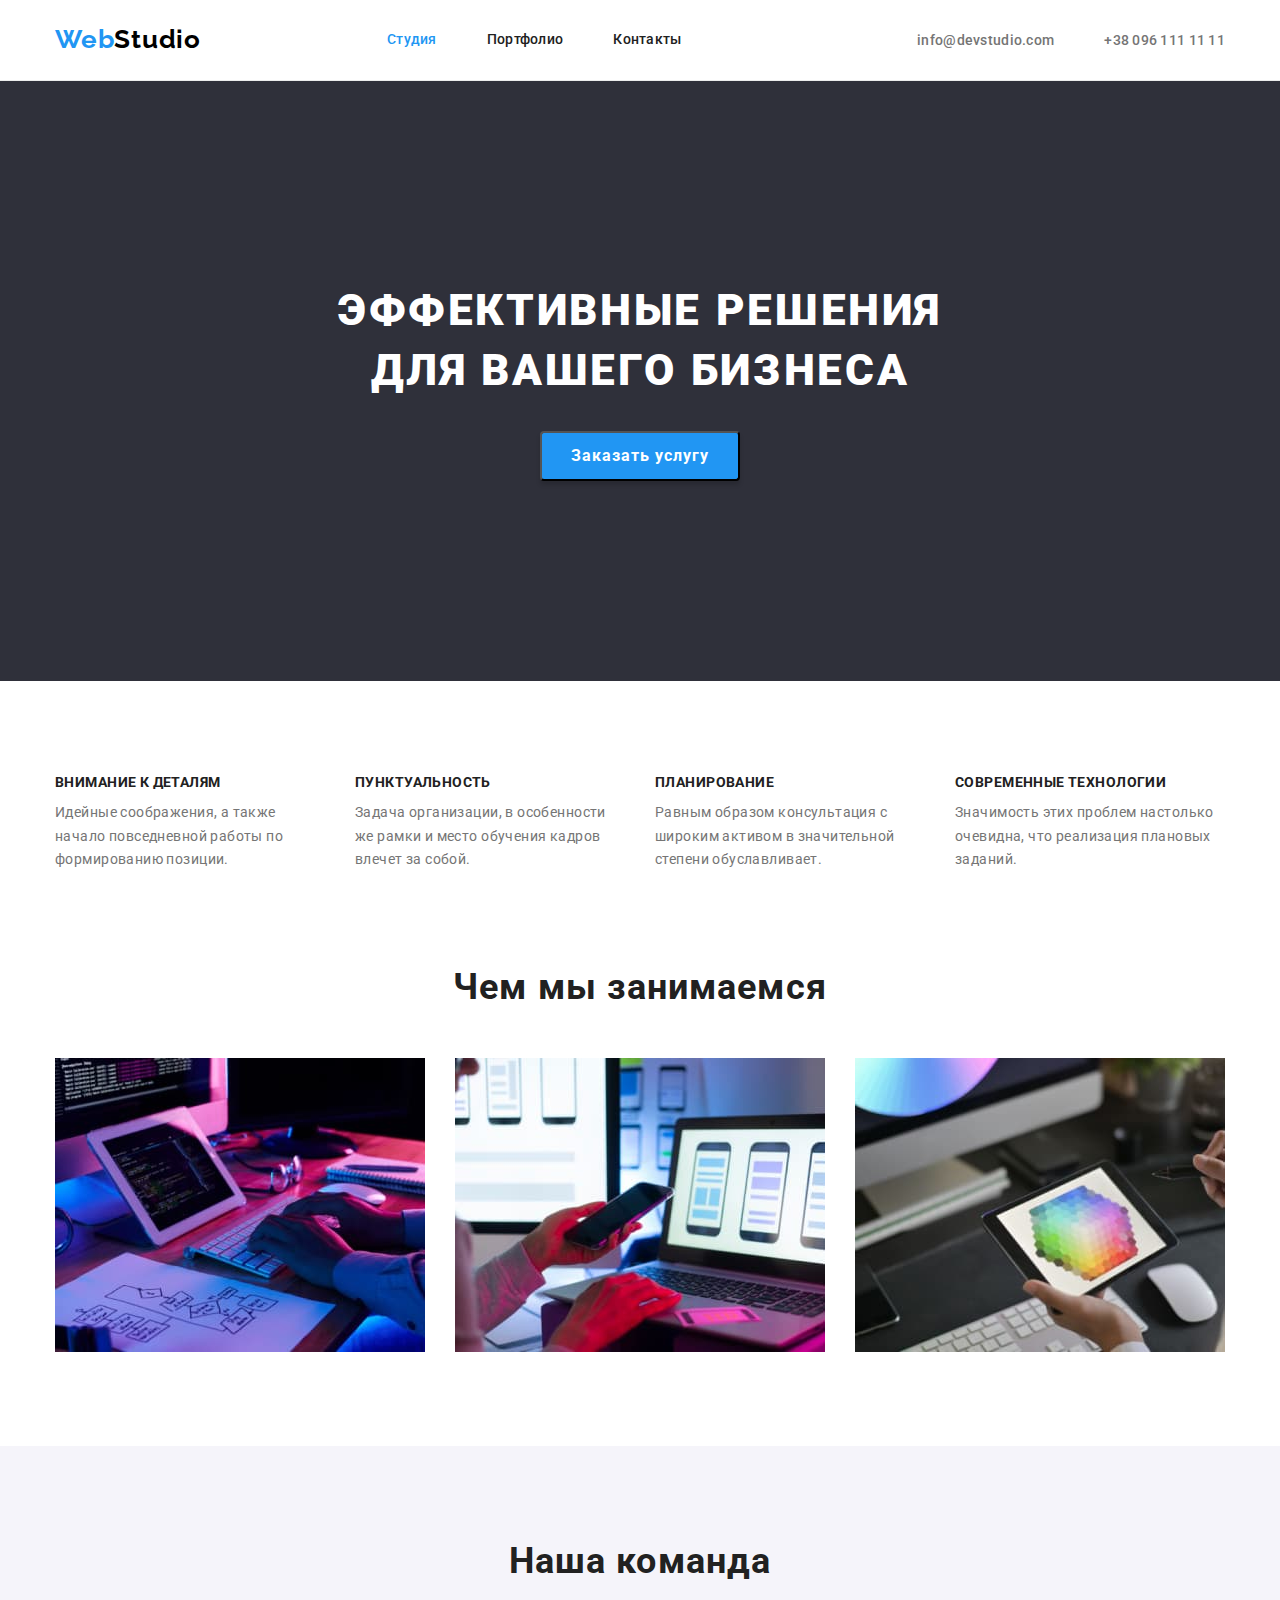
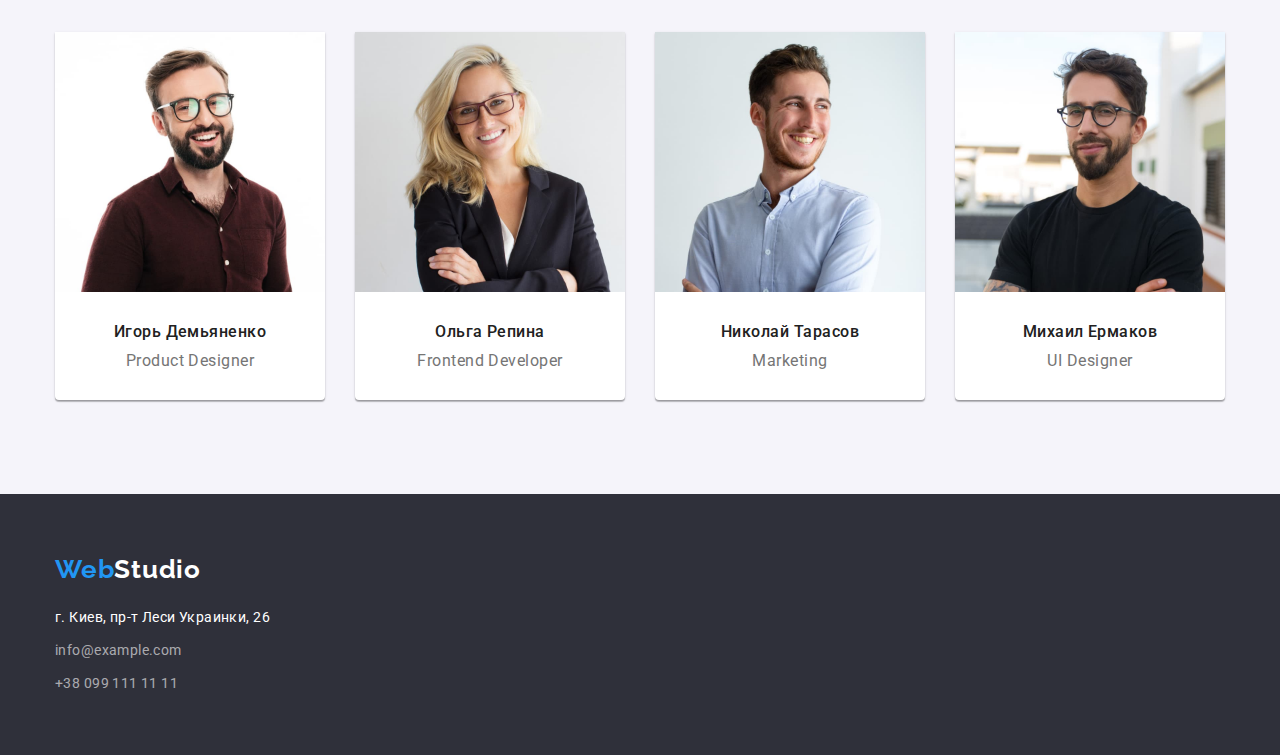
==== index.html @ 342db584 "added index" ====
<!DOCTYPE html>
<html lang="ru">
<head>
    <meta charset="UTF-8">
    <meta http-equiv="X-UA-Compatible" content="IE=edge">
    <meta name="viewport" content="width=device-width, initial-scale=1.0">
    <title>WebStudio</title>
    <link rel="preconnect" href="https://fonts.googleapis.com">
    <link rel="preconnect" href="https://fonts.gstatic.com" crossorigin>
    <link href="https://fonts.googleapis.com/css2?family=Raleway:ital,wght@0,700;1,700&family=Roboto:wght@400;500;700;900&display=swap" rel="stylesheet">
    <link rel="stylesheet" href="./css/modern-normalize.css">
    <link rel="stylesheet" href="./css/styles.css" />
</head>
<body>
    <!--заголовок-->
    <header class="main-header">
        <div class="header-container container">
            <nav class="navigation">    
                <a href="index.html" class="logo logo-top link">Web<span class="logo-half">Studio</span></a>
                <ul class="navigation-pages list">
                    <li class="navigation-page"><a href="index.html" class="navigation-page-link link current">Студия</a></li>
                    <li class="navigation-page"><a href="portfolio.html" class="navigation-page-link link">Портфолио</a></li>
                    <li class="navigation-page"><a href="#3" class="navigation-page-link link">Контакты</a></li>
                </ul>
            </nav>
            <ul class="contacts list">
                <li class="contact"> <a href="mailto:info@devstudio.com" class="contact-link link">info@devstudio.com</a> </li>
                <li class="contact"> <a href="tel:+380961111111" class="contact-link link">+38 096 111 11 11</a> </li>
            </ul>
        </div>        
    </header>
    <!--основная часть-->
    <main>
    <!--герой-->    
        <section class="hero">
            <div class="container">
                <h1 class="hero-header">Эффективные решения для вашего бизнеса</h1>
                <button class="hero-btn" type="button">Заказать услугу</button>
            </div>       
        </section>
    <!--преимущества-->   
        <section class="advantages section">
            <div class="container">
                <h2 class="advantages-header visually-hidden">преимушества</h2>
                <ul class="our-advantages list">
                    <li class="our-advantage">
                        <h3 class="our-advantage-header section-header">Внимание к деталям</h3>
                        <p class="our-advantage-text section-description">Идейные соображения, а также начало повседневной работы по формированию позиции.</p>
                    </li>
                    <li class="our-advantage">
                        <h3 class="our-advantage-header section-header">Пунктуальность</h3>
                        <p class="our-advantage-text section-description">Задача организации, в особенности же рамки и место обучения кадров влечет за собой.</p>
                    </li>
                    <li class="our-advantage">
                        <h3 class="our-advantage-header section-header">Планирование</h3>
                        <p class="our-advantage-text section-description">Равным образом консультация с широким активом в значительной степени обуславливает.</p>
                    </li>
                    <li class="our-advantage">
                        <h3 class="our-advantage-header section-header">Современные технологии</h3>
                        <p class="our-advantage-text section-description">Значимость этих проблем настолько очевидна, что реализация плановых заданий.</p>
                    </li>
                </ul>
            </div>
        </section>
    <!--примеры работ-->    
        <section class="examples">
            <div class="container">
                <h2 class="examples_header section-top-header">Чем мы занимаемся</h2>
                <ul class="our-examples list">
                    <li class="our_example"><img src="./images/examples/example1.jpg" alt="пример работы 1" width="370" height="294"></li>
                    <li class="our_example"><img src="./images/examples/example2.jpg" alt="пример работы 2" width="370" height="294"></li>
                    <li class="our_example"><img src="./images/examples/example3.jpg" alt="пример работы 3" width="370" height="294"></li>
                </ul>
            </div>
        </section>
    <!--команда-->
        <section class="team section">
            <div class="container">
                <h2 class="team-header section-top-header">Наша команда</h2>
                <ul class="team-units list">
                    <li class="team-unit">
                        <img src="./images/team/team1.jpg" alt="сотрудник 1" class="team_unit_photo" width="270" height="260">
                        <div class="team-unit-info">
                            <h3 class="team-unit-name section-header">Игорь Демьяненко</h3>
                            <p class="team-unit-title section-description">Product Designer</p>
                        </div>
                    </li>
                    <li class="team-unit">
                        <img src="./images/team/team2.jpg" alt="сотрудник 2" class="team_unit_photo" width="270" height="260">
                        <div class="team-unit-info">
                            <h3 class="team-unit-name section-header">Ольга Репина</h3>
                            <p class="team-unit-title section-description">Frontend Developer</p>
                        </div>
                    </li>
                    <li class="team-unit">
                        <img src="./images/team/team3.jpg" alt="сотрудник 3" class="team_unit_photo" width="270" height="260">
                        <div class="team-unit-info">
                            <h3 class="team-unit-name section-header">Николай Тарасов</h3>
                            <p class="team-unit-title section-description">Marketing</p>
                        </div>
                    </li>
                    <li class="team-unit">
                        <img src="./images/team/team4.jpg" alt="сотрудник 4" class="team_unit_photo" width="270" height="260">
                        <div class="team-unit-info">
                            <h3 class="team-unit-name section-header">Михаил Ермаков</h3>
                            <p class="team-unit-title section-description">UI Designer</p>
                        </div>
                    </li>
                </ul>
            </div>
        </section>    
    </main>
    <!--подвал-->
    <footer class="footer">
        <div class="container footer-container">
            <a href="index.html" class="logo link logo-bot">Web<span class="logo-half-dark">Studio</span></a>
            <address class="contacts-list" id="3">
                <ul class="contacts-bot list">
                    <li class="contact-bot"><a class="footer-contact-link link address map" href="https://goo.gl/maps/tf9V9uD1shakLC2a6" target="_blank" rel="nooppener noreferal">г. Киев, пр-т Леси Украинки, 26</a> </li>
                    <li class="contact-bot"><a class="footer-contact-link link address" href="mailto:info@example.com">info@example.com</a> </li>
                    <li class="contact-bot"><a class="footer-contact-link link address" href="tel:+380991111111">+38 099 111 11 11</a></li>
                </ul>
            </address>
        </div>
    </footer>
</body>
</html>
---- css/styles.css ----
:root {
    --main-color: #2196F3;
    --secondary-color: #000;
    --third-color: #757575;
    --main-font: 'roboto', sans-serif;
    --secondary-font: 'Raleway', sans-serif;
}
body {
    font-family: var(--main-font);
    color: #212121;
}
h1,
h2,
h3,
h4,
h5,
h6,
p {
  margin-top: 0;
  margin-bottom: 0;
}
ul,
ol {
  margin-top: 0;
  margin-bottom: 0;
  padding-left: 0;
}
img {
  display: block;
}
.link {
    text-decoration: none;
}
.list {
    list-style: none;
}
.address {
    font-style: normal;
}
.container {
    width: 1200px;
    padding-left: 15px;
    padding-right: 15px;
    margin-top: auto;
    margin: auto;
}
.visually-hidden {
    position: absolute;
    width: 1px;
    height: 1px;
    margin: -1px;
    border: 0;
    padding: 0;
    
    white-space: nowrap;
    clip-path: inset(100%);
    clip: rect(0 0 0 0);
    overflow: hidden;
  }
/* components */
.logo {
    font-family: var(--secondary-font);
    font-weight: 700;
    font-size: 26px;
    line-height: 1.2;
    letter-spacing: 0.03em; 
    color: var(--main-color);
}
.section-header  {  
    letter-spacing: 0.03em;
    color: #212121;
}
.section-description {
    letter-spacing: 0.03em;
    color: var(--third-color);
}
.section-top-header {
    font-weight: 700;
    font-size: 36px;
    line-height: 42px;
    text-align: center;
    letter-spacing: 0.03em;
    color: #212121;
}
.section {
    padding-top: 94px;
    padding-bottom: 94px;
}
/* /components */
/* header */
.main-header {
    background-color: #FFFFFF;
    border-bottom: 1px solid #ECECEC;
    margin-top: 0;
    margin-bottom: 0;
}
.header-container {
    display: flex;
    justify-content: space-between;
    align-items: center;
    
}
.navigation {
    display: flex;
}
.logo-top {
    padding-top: 24px;
    padding-bottom: 24px;
    margin-right: 93px;
}
.logo-half {
    color: var(--secondary-color);
}
.navigation-pages {
    display: flex;
    margin-left: 93px;
}
.navigation-page {
    display: flex;
}
.navigation-page-link {
    font-weight: 500;
    font-size: 14px;
    line-height: 1.14;
    letter-spacing: 0.02em;
    color: #212121;
    padding-top: 32px;
    padding-bottom: 32px;
    align-items: center;
}
.navigation-page:not(:last-child) {
    margin-right: 50px;
}
.contacts {
    display: flex;
}
.contact:not(:first-child) {
    margin-left: 50px;
}
.contact-link {
    font-weight: 500;
    font-size: 14px;
    line-height: 1.14;
    letter-spacing: 0.02em;
    color: var(--third-color);
}
.current {
    color: var(--main-color);
}  
.navigation-page-link:hover, 
.navigation-page-link:focus,
.contact-link:hover,
.contact-link:focus {
    color: var(--main-color);
}
/* /header */
/* hero */
.hero {
    background: #2F303A;
    padding-top: 200px;
    padding-bottom: 200px;
}
.hero-header {
    font-weight: 900;
    font-size: 44px;
    line-height: 1.36;
    text-align: center;
    letter-spacing: 0.06em;
    text-transform: uppercase;
    color: #FFFFFF;
    width: 696px;
    margin-left: auto;
    margin-right: auto;
}
.hero-btn {
    font-weight: 700;
    font-size: 16px;
    line-height: 30px;
    display: flex;
    text-align: center;
    letter-spacing: 0.06em;
    color: #FFFFFF;
    width: 200px;
    height: 50px;
    background: var(--main-color);
    box-shadow: 0px 4px 4px rgba(0, 0, 0, 0.15);
    border-radius: 4px;
    cursor: pointer;
    margin-left: auto;
    margin-right: auto;
    margin-top: 30px;
    justify-content: center;
    align-items: center;
}
.hero-btn:hover,
.hero-btn:focus {
    background: #188CE8;
}
/* /hero */
/* advantages */
.our-advantages {
    display: flex;
    justify-content: space-between;
}
.our-advantage {
    width: 270px;
}
.our-advantage-header {
    font-weight: 700;
    text-transform: uppercase;
    font-size: 14px;
    line-height: 1.14;
    width: 270px;
    margin-bottom: 10px;
}
.our-advantage-text {
    font-size: 14px;
    line-height: 1.71;
}
/* /advantages */
/* examples */
.examples {
    padding-bottom: 94px;
}
.our-examples {
    display: flex;
    justify-content: space-between;
    margin-top: 50px;
}
/* /examples */
/* our team */
.team {
    background: #F5F4FA;
}
.team-units {
    display: flex;
    justify-content: space-between;
    margin-top: 50px;
}
.team-unit {
    background-color: #FFFFFF;
    box-shadow: 0px 1px 3px rgba(0, 0, 0, 0.12), 0px 1px 1px rgba(0, 0, 0, 0.14), 0px 2px 1px rgba(0, 0, 0, 0.2);
    border-radius: 0px 0px 4px 4px;
}
.team-unit-info {
    padding: 30px 10px 30px 10px;
}
.team-unit-name {
    font-weight: 500;
    font-size: 16px;
    line-height: 1.19;
    text-align: center;
    margin-bottom: 10px;
}
.team-unit-title {
    font-size: 16px;
    line-height: 1.19;
    text-align: center;
}

/* /our team */
/* filter */
.portfolio-filter {
    
}
.portfolio-filter-list {
    display: flex;
    justify-content: center;
    margin-bottom: 50px;
}
.portfolio-filter-list-item:not(:last-child) {
    margin-right: 8px;
}
.filter-btn {
    font-weight: 500;
    font-size: 16px;
    line-height: 1.62;
    text-align: center;
    letter-spacing: 0.03em;
    color: #212121;
    background: #F5F4FA;
    border-radius: 4px;
    cursor: pointer;
    padding: 6px 22px;
}
.filter-btn:hover,
.filter-btn:focus {
    background: var(--main-color);
    color: #FFFFFF;
}
.portfolio-examples {
    padding-bottom: 80px;
}
.portfolio-examples-list {
    display: flex;
    flex-wrap: wrap;
    justify-content: space-between;
}   
.portfolio-example-name {
    font-weight: 700;
    font-size: 18px;
    line-height: 2;
    letter-spacing: 0.06em;
    margin-bottom: 4px;
}
.img {
    display: block;
}
.portfolio-example-description {
    font-size: 16px;
    line-height: 1.87;
}
.portfolio-example-text {
    padding: 20px 24px;
    border: #EEEEEE solid 1px;
    border-top: none;
}
.portfolio-example:nth-child(-n+6) {
    margin-bottom: 30px;
}
/* /filter */
/* footer */
.footer {
    background: #2F303A;
    padding-top: 60px;
    padding-bottom: 60px;
}
.footer-container {
    display: flex;
    flex-direction: column;
}
.logo-bot {
    margin-bottom: 20px;
}
.logo-half-dark {
    color: #FFFFFF;
}
.footer-contact-link {
    font-size: 14px;
    line-height: 1.71;
    letter-spacing: 0.03em;
    color: rgba(255, 255, 255, 0.6);
}
.contact-bot:not(:last-child) {
    margin-bottom: 9px;
}
.map {
    color: #FFFFFF;    
}
.footer-contact-link:hover,
.footer-contact-link:focus {
    color: var(--main-color);
}
/* /footer */
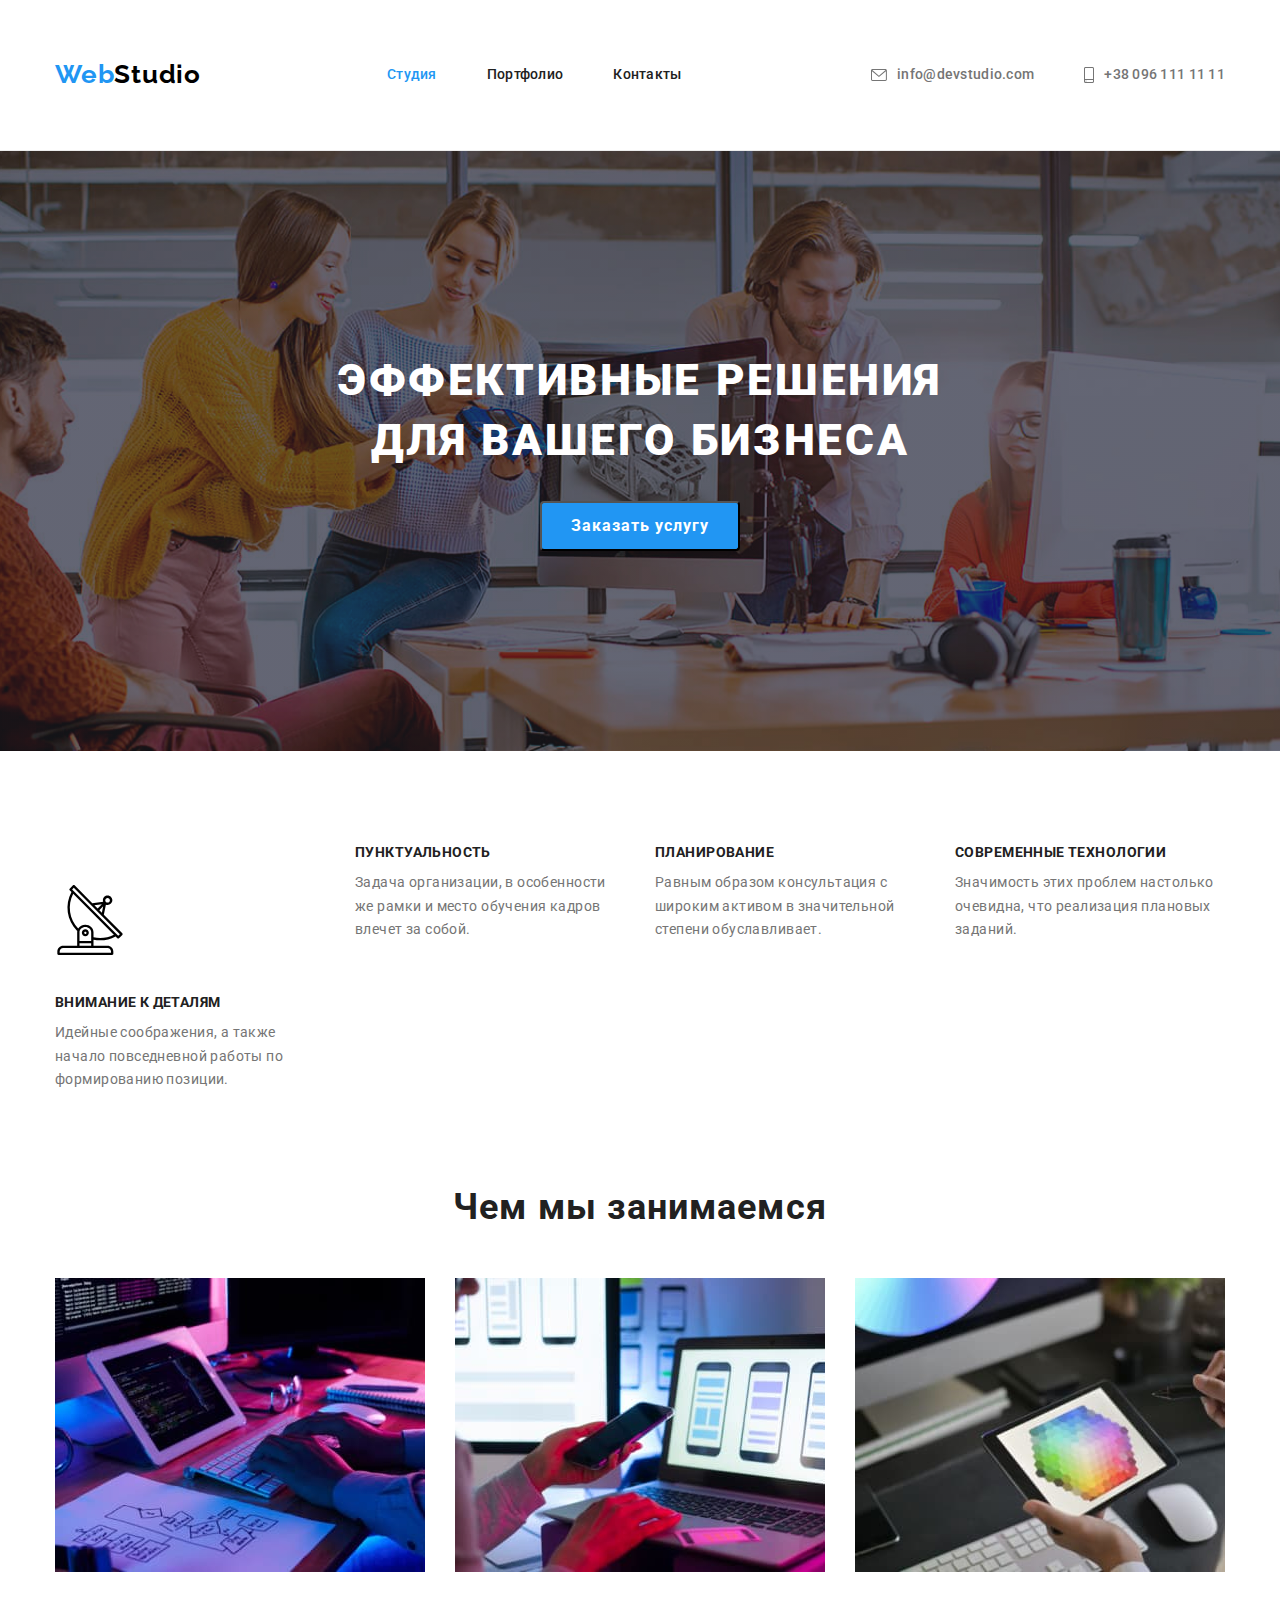
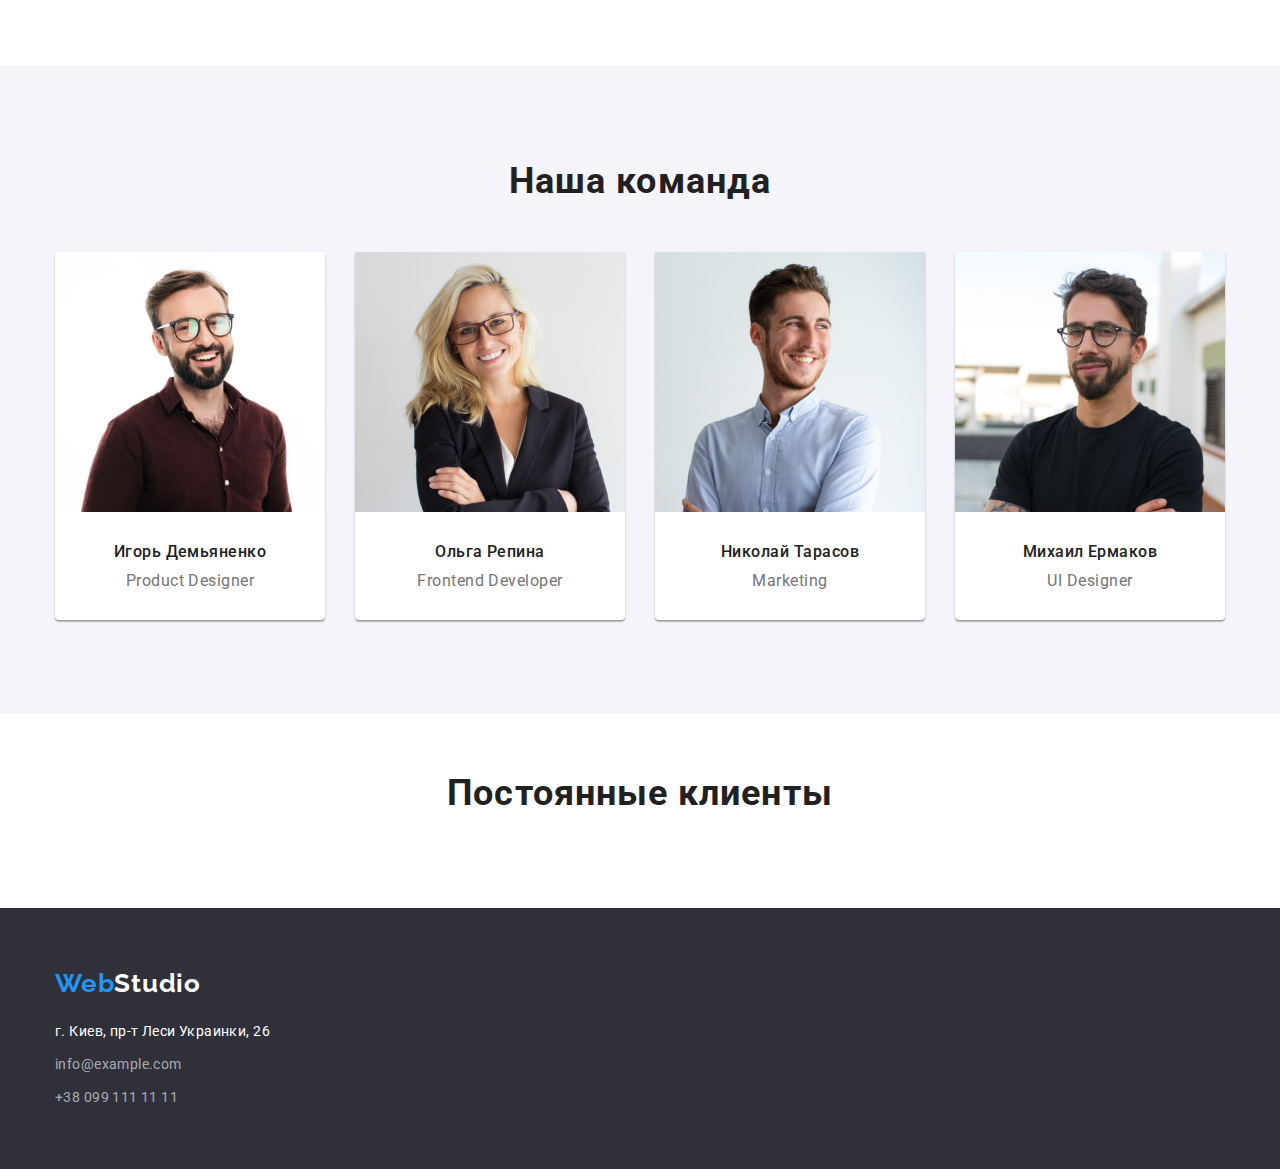
==== commit 95202381: "hero image added" ====
--- a/index.html
+++ b/index.html
@@ -24,8 +24,8 @@
                 </ul>
             </nav>
             <ul class="contacts list">
-                <li class="contact"> <a href="mailto:info@devstudio.com" class="contact-link link">info@devstudio.com</a> </li>
-                <li class="contact"> <a href="tel:+380961111111" class="contact-link link">+38 096 111 11 11</a> </li>
+                <li class="contact"> <a href="mailto:info@devstudio.com" class="contact-link mail link"><svg class="icon" width="16px" hidth="12px"><use href="./images/icons.svg#icon-envelope"></use></svg> info@devstudio.com</a></li>
+                <li class="contact"> <a href="tel:+380961111111" class="contact-link tel link"><svg class="icon" width="10px" hidth="16px"><use href="./images/icons.svg#icon-smartphone"></use></svg>+38 096 111 11 11</a> </li>
             </ul>
         </div>        
     </header>
@@ -44,6 +44,7 @@
                 <h2 class="advantages-header visually-hidden">преимушества</h2>
                 <ul class="our-advantages list">
                     <li class="our-advantage">
+                        <svg class="advantage-icon" width="70px" heigth="70px"><use href="./images/icons.svg#icon-antenna"></use></svg>
                         <h3 class="our-advantage-header section-header">Внимание к деталям</h3>
                         <p class="our-advantage-text section-description">Идейные соображения, а также начало повседневной работы по формированию позиции.</p>
                     </li>
@@ -109,6 +110,17 @@
                 </ul>
             </div>
         </section>    
+        <!-- Клиенты -->
+        <section class="clients section">
+            <div class="container">
+                <h2 class="clients-header section-top-header">
+                    Постоянные клиенты
+                </h2>
+                <ul class="clients-units list">
+                    <li></li>
+                </ul>
+            </div>
+        </section>
     </main>
     <!--подвал-->
     <footer class="footer">
--- a/css/styles.css
+++ b/css/styles.css
@@ -138,11 +138,13 @@
     margin-left: 50px;
 }
 .contact-link {
+    display: flex;
     font-weight: 500;
     font-size: 14px;
     line-height: 1.14;
     letter-spacing: 0.02em;
     color: var(--third-color);
+    align-items: center;
 }
 .current {
     color: var(--main-color);
@@ -153,12 +155,26 @@
 .contact-link:focus {
     color: var(--main-color);
 }
+.icon {
+    margin-right: 10px;
+    fill: var(--third-color);
+}
+.contact-link:hover .icon,
+.contact-link:focus .icon {
+    fill: var(--main-color);
+}
 /* /header */
 /* hero */
 .hero {
     background: #2F303A;
     padding-top: 200px;
     padding-bottom: 200px;
+    background-color: #C4C4C4;
+    background-image: linear-gradient(rgba(47, 48, 58, 0.4),rgba(47, 48, 58, 0.4)), url(../images/hero/hero-background.png) ;
+    background-repeat: no-repeat;
+    background-size: 1600px;
+    background-position: center;
+    ;
 }
 .hero-header {
     font-weight: 900;
@@ -217,6 +233,11 @@
     font-size: 14px;
     line-height: 1.71;
 }
+.advantage-icon {
+    display: block;
+    justify-items: center;
+    align-items: center;
+}
 /* /advantages */
 /* examples */
 .examples {
@@ -259,6 +280,11 @@
 }
 
 /* /our team */
+/* clients */
+.clients {
+    padding-top: 58px;
+}
+/* /clients */
 /* filter */
 .portfolio-filter {
     
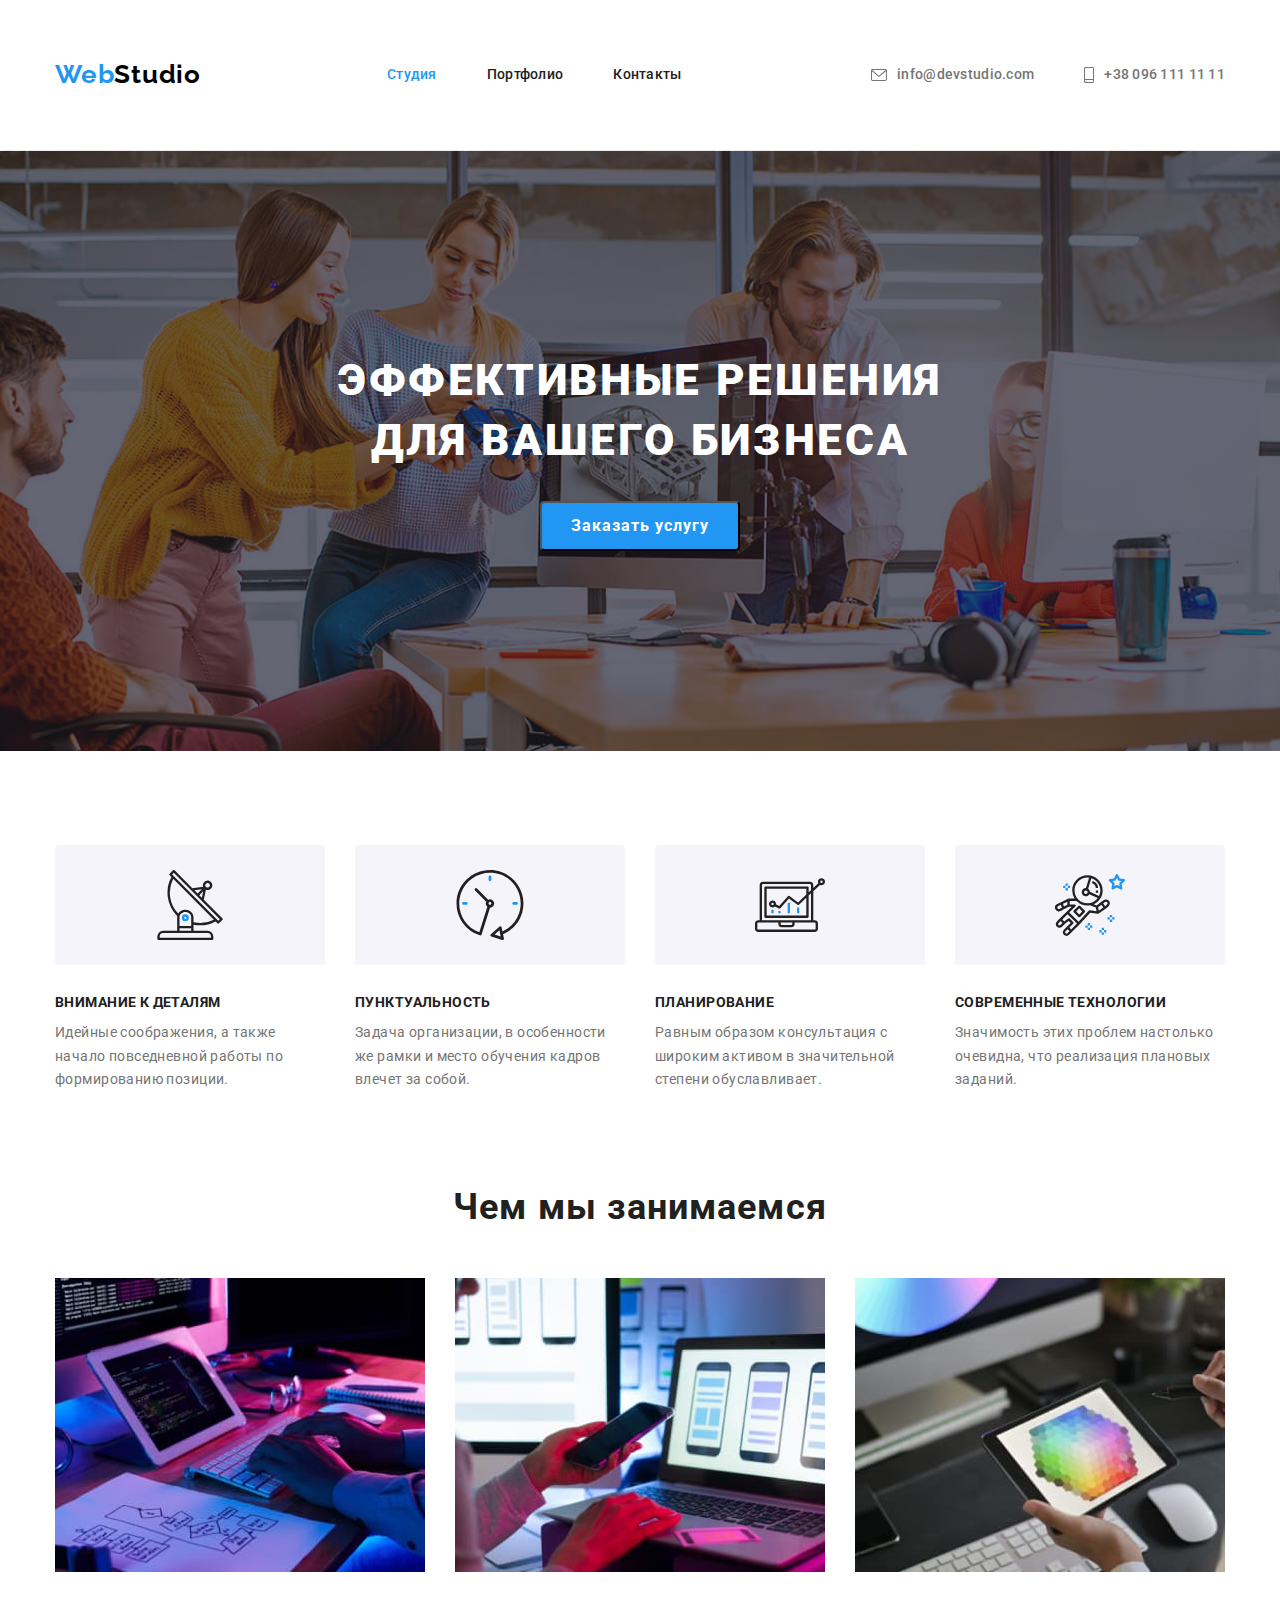
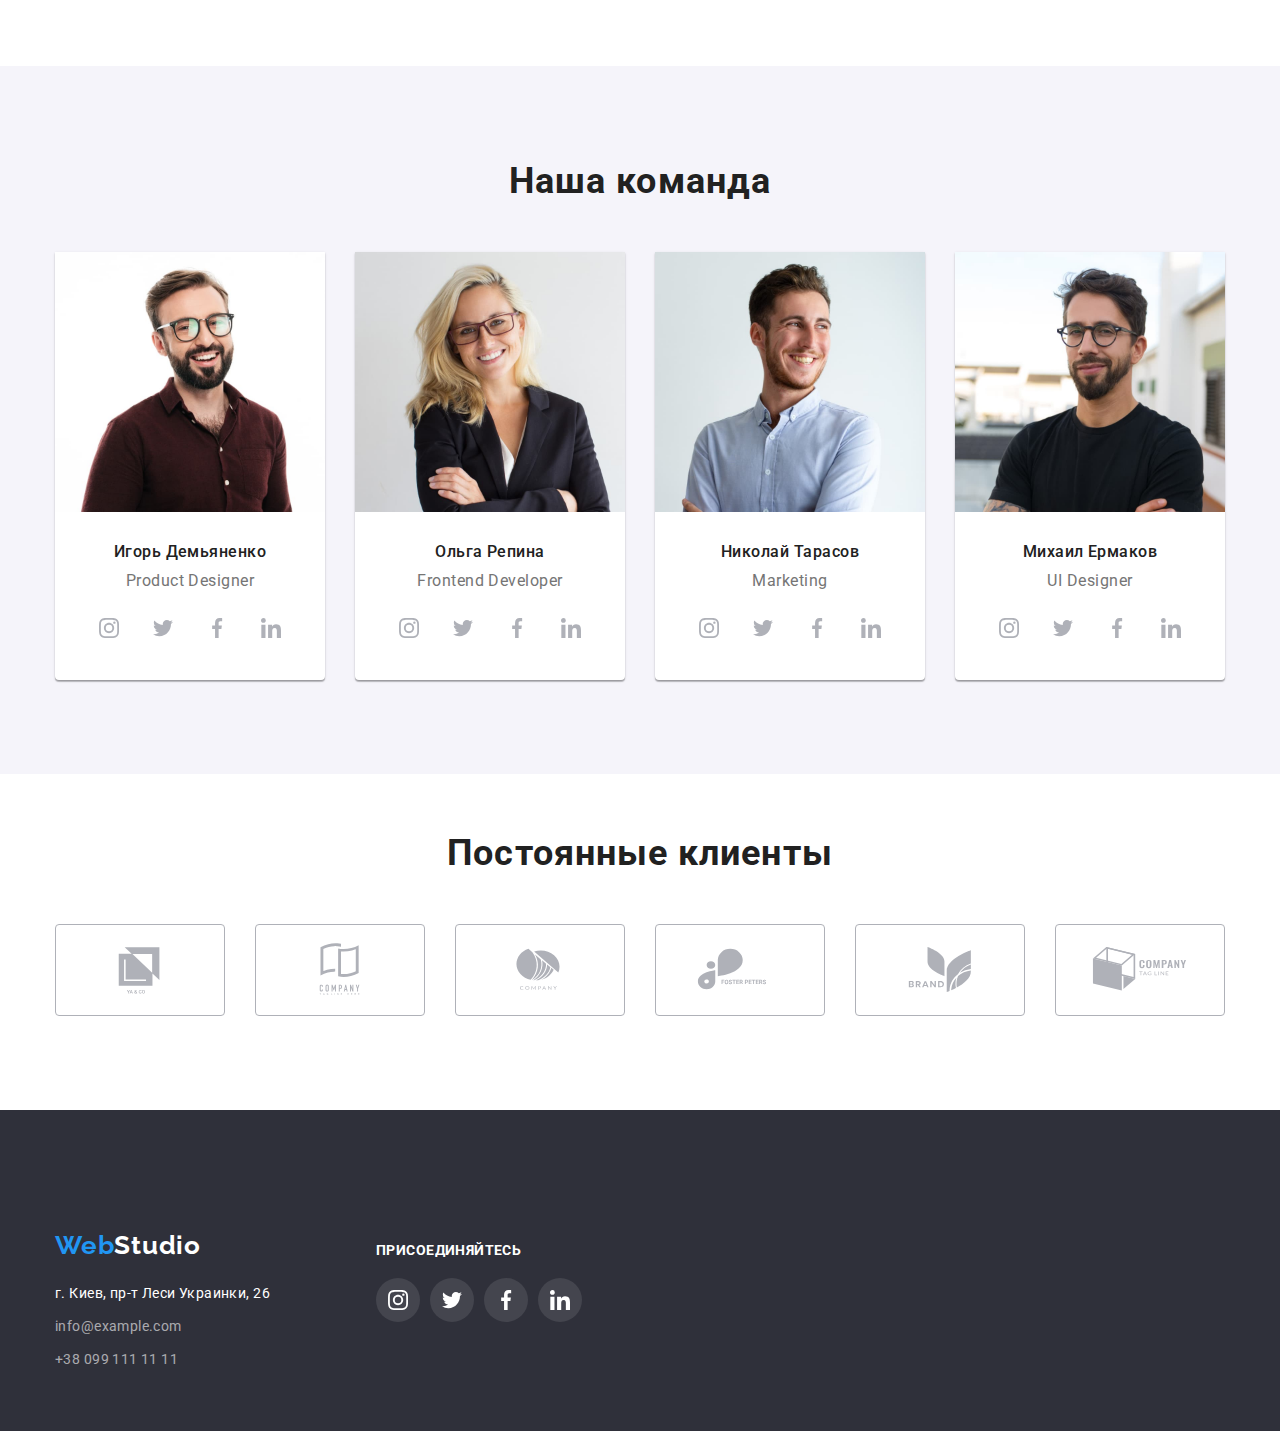
==== commit cd9400e0: "homework added" ====
--- a/index.html
+++ b/index.html
@@ -44,19 +44,22 @@
                 <h2 class="advantages-header visually-hidden">преимушества</h2>
                 <ul class="our-advantages list">
                     <li class="our-advantage">
-                        <svg class="advantage-icon" width="70px" heigth="70px"><use href="./images/icons.svg#icon-antenna"></use></svg>
+                        <div class="advantage-icons"><svg class="advantage-icon" width="70px" height="70px"><use href="./images/icons.svg#icon-antenna"></use></svg></div>
                         <h3 class="our-advantage-header section-header">Внимание к деталям</h3>
                         <p class="our-advantage-text section-description">Идейные соображения, а также начало повседневной работы по формированию позиции.</p>
                     </li>
                     <li class="our-advantage">
+                        <div class="advantage-icons"><svg class="advantage-icon" width="70px" height="70px"><use href="./images/icons.svg#icon-clock"></use></svg></div>
                         <h3 class="our-advantage-header section-header">Пунктуальность</h3>
                         <p class="our-advantage-text section-description">Задача организации, в особенности же рамки и место обучения кадров влечет за собой.</p>
                     </li>
                     <li class="our-advantage">
+                        <div class="advantage-icons"><svg class="advantage-icon" width="70px" height="70px"><use href="./images/icons.svg#icon-diagram"></use></svg></div>
                         <h3 class="our-advantage-header section-header">Планирование</h3>
                         <p class="our-advantage-text section-description">Равным образом консультация с широким активом в значительной степени обуславливает.</p>
                     </li>
                     <li class="our-advantage">
+                        <div class="advantage-icons"><svg class="advantage-icon" width="70px" height="70px"><use href="./images/icons.svg#icon-astronaut"></use></svg></div>
                         <h3 class="our-advantage-header section-header">Современные технологии</h3>
                         <p class="our-advantage-text section-description">Значимость этих проблем настолько очевидна, что реализация плановых заданий.</p>
                     </li>
@@ -84,6 +87,12 @@
                         <div class="team-unit-info">
                             <h3 class="team-unit-name section-header">Игорь Демьяненко</h3>
                             <p class="team-unit-title section-description">Product Designer</p>
+                            <ul class="socials list">
+                                <li class="social-link-item"> <a class="social-link link" href=""> <svg class="social-link-icon" width="20px" height="20px"><use href="./images/icons.svg#icon-instagram"><span class="visually-hidden">Instagram</span></use></svg></a></li>
+                                <li class="social-link-item"> <a class="social-link link" href=""> <svg class="social-link-icon" width="20px" height="20px"><use href="./images/icons.svg#icon-twitter"><span class="visually-hidden">Twitter</span></use></svg></a></li>
+                                <li class="social-link-item"> <a class="social-link link" href=""> <svg class="social-link-icon" width="20px" height="20px"><use href="./images/icons.svg#icon-facebook"><span class="visually-hidden">Facebook</span></use></svg></a></li>
+                                <li class="social-link-item"> <a class="social-link link" href=""> <svg class="social-link-icon" width="20px" height="20px"><use href="./images/icons.svg#icon-linkedin"><span class="visually-hidden">LinkedIn</span></use></svg></a></li>
+                            </ul>
                         </div>
                     </li>
                     <li class="team-unit">
@@ -91,6 +100,12 @@
                         <div class="team-unit-info">
                             <h3 class="team-unit-name section-header">Ольга Репина</h3>
                             <p class="team-unit-title section-description">Frontend Developer</p>
+                            <ul class="socials list">
+                                <li class="social-link-item"> <a class="social-link link" href=""> <svg class="social-link-icon" width="20px" height="20px"><use href="./images/icons.svg#icon-instagram"><span class="visually-hidden">Instagram</span></use></svg></a></li>
+                                <li class="social-link-item"> <a class="social-link link" href=""> <svg class="social-link-icon" width="20px" height="20px"><use href="./images/icons.svg#icon-twitter"><span class="visually-hidden">Twitter</span></use></svg></a></li>
+                                <li class="social-link-item"> <a class="social-link link" href=""> <svg class="social-link-icon" width="20px" height="20px"><use href="./images/icons.svg#icon-facebook"><span class="visually-hidden">Facebook</span></use></svg></a></li>
+                                <li class="social-link-item"> <a class="social-link link" href=""> <svg class="social-link-icon" width="20px" height="20px"><use href="./images/icons.svg#icon-linkedin"><span class="visually-hidden">LinkedIn</span></use></svg></a></li>
+                            </ul>
                         </div>
                     </li>
                     <li class="team-unit">
@@ -98,6 +113,12 @@
                         <div class="team-unit-info">
                             <h3 class="team-unit-name section-header">Николай Тарасов</h3>
                             <p class="team-unit-title section-description">Marketing</p>
+                            <ul class="socials list">
+                                <li class="social-link-item"> <a class="social-link link" href=""> <svg class="social-link-icon" width="20px" height="20px"><use href="./images/icons.svg#icon-instagram"><span class="visually-hidden">Instagram</span></use></svg></a></li>
+                                <li class="social-link-item"> <a class="social-link link" href=""> <svg class="social-link-icon" width="20px" height="20px"><use href="./images/icons.svg#icon-twitter"><span class="visually-hidden">Twitter</span></use></svg></a></li>
+                                <li class="social-link-item"> <a class="social-link link" href=""> <svg class="social-link-icon" width="20px" height="20px"><use href="./images/icons.svg#icon-facebook"><span class="visually-hidden">Facebook</span></use></svg></a></li>
+                                <li class="social-link-item"> <a class="social-link link" href=""> <svg class="social-link-icon" width="20px" height="20px"><use href="./images/icons.svg#icon-linkedin"><span class="visually-hidden">LinkedIn</span></use></svg></a></li>
+                            </ul>
                         </div>
                     </li>
                     <li class="team-unit">
@@ -105,6 +126,12 @@
                         <div class="team-unit-info">
                             <h3 class="team-unit-name section-header">Михаил Ермаков</h3>
                             <p class="team-unit-title section-description">UI Designer</p>
+                            <ul class="socials list">
+                                <li class="social-link-item"> <a class="social-link link" href=""> <svg class="social-link-icon" width="20px" height="20px"><use href="./images/icons.svg#icon-instagram"><span class="visually-hidden">Instagram</span></use></svg></a></li>
+                                <li class="social-link-item"> <a class="social-link link" href=""> <svg class="social-link-icon" width="20px" height="20px"><use href="./images/icons.svg#icon-twitter"><span class="visually-hidden">Twitter</span></use></svg></a></li>
+                                <li class="social-link-item"> <a class="social-link link" href=""> <svg class="social-link-icon" width="20px" height="20px"><use href="./images/icons.svg#icon-facebook"><span class="visually-hidden">Facebook</span></use></svg></a></li>
+                                <li class="social-link-item"> <a class="social-link link" href=""> <svg class="social-link-icon" width="20px" height="20px"><use href="./images/icons.svg#icon-linkedin"><span class="visually-hidden">LinkedIn</span></use></svg></a></li>
+                            </ul>
                         </div>
                     </li>
                 </ul>
@@ -117,7 +144,12 @@
                     Постоянные клиенты
                 </h2>
                 <ul class="clients-units list">
-                    <li></li>
+                    <li class="clients-unit"><a href="" class="clients-link link"><svg class="clients-icon" width="106px" height="60px"><use href="./images/icons.svg#icon-Logo-1"></use></svg></a></li>
+                    <li class="clients-unit"><a href="" class="clients-link link"><svg class="clients-icon" width="106px" height="60px"><use href="./images/icons.svg#icon-Logo-2"></use></svg></a></li>
+                    <li class="clients-unit"><a href="" class="clients-link link"><svg class="clients-icon" width="106px" height="60px"><use href="./images/icons.svg#icon-Logo-3"></use></svg></a></li>
+                    <li class="clients-unit"><a href="" class="clients-link link"><svg class="clients-icon" width="106px" height="60px"><use href="./images/icons.svg#icon-Logo-4"></use></svg></a></li>
+                    <li class="clients-unit"><a href="" class="clients-link link"><svg class="clients-icon" width="106px" height="60px"><use href="./images/icons.svg#icon-Logo-5"></use></svg></a></li>
+                    <li class="clients-unit"><a href="" class="clients-link link"><svg class="clients-icon" width="106px" height="60px"><use href="./images/icons.svg#icon-Logo-6"></use></svg></a></li>
                 </ul>
             </div>
         </section>
@@ -125,14 +157,25 @@
     <!--подвал-->
     <footer class="footer">
         <div class="container footer-container">
-            <a href="index.html" class="logo link logo-bot">Web<span class="logo-half-dark">Studio</span></a>
-            <address class="contacts-list" id="3">
-                <ul class="contacts-bot list">
-                    <li class="contact-bot"><a class="footer-contact-link link address map" href="https://goo.gl/maps/tf9V9uD1shakLC2a6" target="_blank" rel="nooppener noreferal">г. Киев, пр-т Леси Украинки, 26</a> </li>
-                    <li class="contact-bot"><a class="footer-contact-link link address" href="mailto:info@example.com">info@example.com</a> </li>
-                    <li class="contact-bot"><a class="footer-contact-link link address" href="tel:+380991111111">+38 099 111 11 11</a></li>
-                </ul>
-            </address>
+            <div class="contacts-container">
+                <a href="index.html" class="logo link logo-bot">Web<span class="logo-half-dark">Studio</span></a>
+                <address class="contacts-list" id="3">
+                    <ul class="contacts-bot list">
+                        <li class="contact-bot"><a class="footer-contact-link link address map" href="https://goo.gl/maps/tf9V9uD1shakLC2a6" target="_blank" rel="nooppener noreferal">г. Киев, пр-т Леси Украинки, 26</a> </li>
+                        <li class="contact-bot"><a class="footer-contact-link link address" href="mailto:info@example.com">info@example.com</a> </li>
+                        <li class="contact-bot"><a class="footer-contact-link link address" href="tel:+380991111111">+38 099 111 11 11</a></li>
+                    </ul>
+                </address>
+            </div>
+            <div>
+            <h2 class="socials-header">присоединяйтесь</h2>
+            <ul class="list footer-socials">
+                <li class="footer-social-link-item"> <a class="footer-social-link link" href=""> <svg class="footer-social-link-icon" width="20px" height="20px"><use href="./images/icons.svg#icon-instagram"><span class="visually-hidden">Instagram</span></use></svg></a></li>
+                <li class="footer-social-link-item"> <a class="footer-social-link link" href=""> <svg class="footer-social-link-icon" width="20px" height="20px"><use href="./images/icons.svg#icon-twitter"><span class="visually-hidden">Twitter</span></use></svg></a></li>
+                <li class="footer-social-link-item"> <a class="footer-social-link link" href=""> <svg class="footer-social-link-icon" width="20px" height="20px"><use href="./images/icons.svg#icon-facebook"><span class="visually-hidden">Facebook</span></use></svg></a></li>
+                <li class="footer-social-link-item"> <a class="footer-social-link link" href=""> <svg class="footer-social-link-icon" width="20px" height="20px"><use href="./images/icons.svg#icon-linkedin"><span class="visually-hidden">LinkedIn</span></use></svg></a></li>
+            </ul>
+            </div>
         </div>
     </footer>
 </body>
--- a/css/styles.css
+++ b/css/styles.css
@@ -233,11 +233,17 @@
     font-size: 14px;
     line-height: 1.71;
 }
+.advantage-icons {
+    padding-top: 25px;
+    padding-bottom: 25px;
+    background: #F5F4FA;
+    border-radius: 4px;
+    display: flex;
+    justify-content: center;
+    margin-bottom: 30px;
+}
 .advantage-icon {
-    display: block;
-    justify-items: center;
-    align-items: center;
-}
+}    
 /* /advantages */
 /* examples */
 .examples {
@@ -278,11 +284,72 @@
     line-height: 1.19;
     text-align: center;
 }
-
+.socials {
+    margin-top: 16px;
+    display: flex;
+    justify-content: center;
+}
+.social-link-item {
+    display: flex;
+}
+.social-link {
+    display: flex;
+    height: 44px;
+    width: 44px;
+    border-radius: 50%;
+    justify-content: center;
+    align-items: center;
+}
+.social-link-item:not(:last-child) {
+    margin-right: 10px;
+}
+.social-link-icon {
+    fill: #AFB1B8;
+}
+.social-link:hover,
+.social-link:focus {
+    background-color: var(--main-color);
+}
+.social-link:hover .social-link-icon,
+.social-link:focus .social-link-icon {
+    fill: #fff;
+}
 /* /our team */
 /* clients */
 .clients {
     padding-top: 58px;
+}
+.clients-units {
+    margin-top: 50px;
+    display: flex;
+    flex-direction: row;
+    justify-content: center;
+}
+.clients-unit {
+    display: flex;
+}
+.clients-unit:not(:last-child) {
+    margin-right: 30px;
+}
+.clients-link {
+    width: 170px;
+    height: 92px;
+    border: 1px solid #AFB1B8;
+    border-radius: 4px;
+    display: flex;
+    justify-content: center;
+    align-items: center;
+}
+.clients-icon {
+    fill: #AFB1B8;
+}
+.clients-link:hover,
+.clients-link:focus {
+   border: 1px solid var(--main-color);
+}
+.clients-link:hover .clients-icon,
+.clients-link:focus .clients-icon {
+    fill: var(--main-color);
 }
 /* /clients */
 /* filter */
@@ -313,6 +380,7 @@
 .filter-btn:focus {
     background: var(--main-color);
     color: #FFFFFF;
+    box-shadow: 0px 3px 1px rgba(0, 0, 0, 0.1), 0px 1px 2px rgba(0, 0, 0, 0.08), 0px 2px 2px rgba(0, 0, 0, 0.12);
 }
 .portfolio-examples {
     padding-bottom: 80px;
@@ -344,22 +412,38 @@
 .portfolio-example:nth-child(-n+6) {
     margin-bottom: 30px;
 }
+.portfolio-example:hover,
+.portfolio-example:focus  {
+    box-shadow: 0px 1px 1px rgba(0, 0, 0, 0.12), 0px 4px 4px rgba(0, 0, 0, 0.06), 1px 4px 6px rgba(0, 0, 0, 0.16);
+}
 /* /filter */
 /* footer */
 .footer {
     background: #2F303A;
     padding-top: 60px;
     padding-bottom: 60px;
+    display: flex;
+    justify-content: left;
 }
 .footer-container {
     display: flex;
+}
+.contacts-container {
+    width: 251px;
+    display: flex;
     flex-direction: column;
-}
+    margin-right: 70px;
+    margin-top: 60px;
+}
+
 .logo-bot {
     margin-bottom: 20px;
 }
 .logo-half-dark {
     color: #FFFFFF;
+}
+.footer-contact-link {
+   
 }
 .footer-contact-link {
     font-size: 14px;
@@ -367,6 +451,16 @@
     letter-spacing: 0.03em;
     color: rgba(255, 255, 255, 0.6);
 }
+.contacts-list {
+    
+}
+.contacts-bot {
+   
+}
+.contact-bot {
+    display: flex;
+    flex-direction: column;
+}
 .contact-bot:not(:last-child) {
     margin-bottom: 9px;
 }
@@ -377,4 +471,42 @@
 .footer-contact-link:focus {
     color: var(--main-color);
 }
+.socials-header {
+    font-family: 'Roboto';
+    font-style: normal;
+    font-weight: 700;
+    font-size: 14px;
+    line-height: 16px;
+    letter-spacing: 0.03em;
+    text-transform: uppercase;
+    color: #FFFFFF;
+    margin-top: 72px;
+    margin-bottom: 20px;
+}
+.footer-socials {
+    display: flex;
+}
+.footer-social-link-item {
+    display: flex;
+    
+}
+.footer-social-link-item:not(:last-child) {
+    margin-right: 10px;
+}
+.footer-social-link {
+    width: 44px;
+    height: 44px;
+    border-radius: 50%;
+    background: rgba(255, 255, 255, 0.1);
+    display: flex;
+    justify-content: center;
+    align-items: center;
+}
+.footer-social-link-icon {
+    fill: #FFFFFF;
+}
+.footer-social-link:hover,
+.footer-social-link:focus {
+    background-color: var(--main-color);
+}
 /* /footer */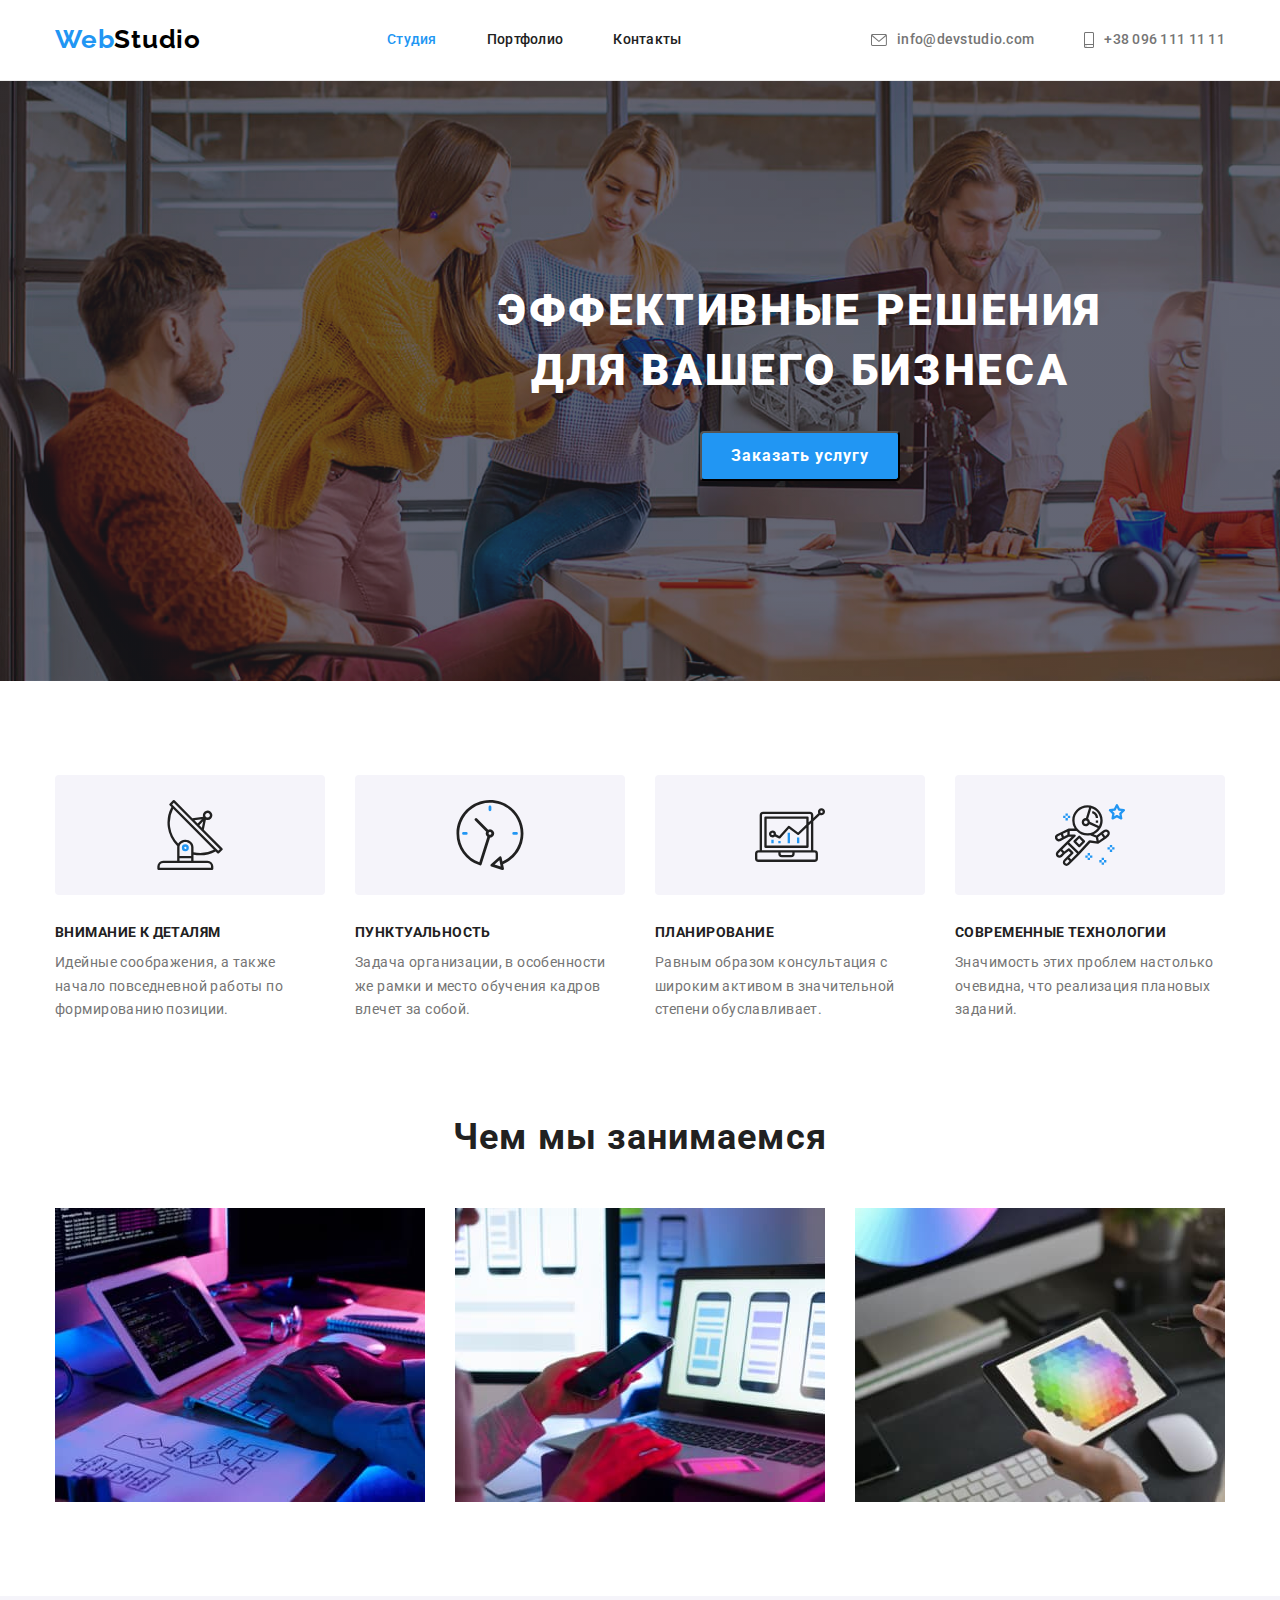
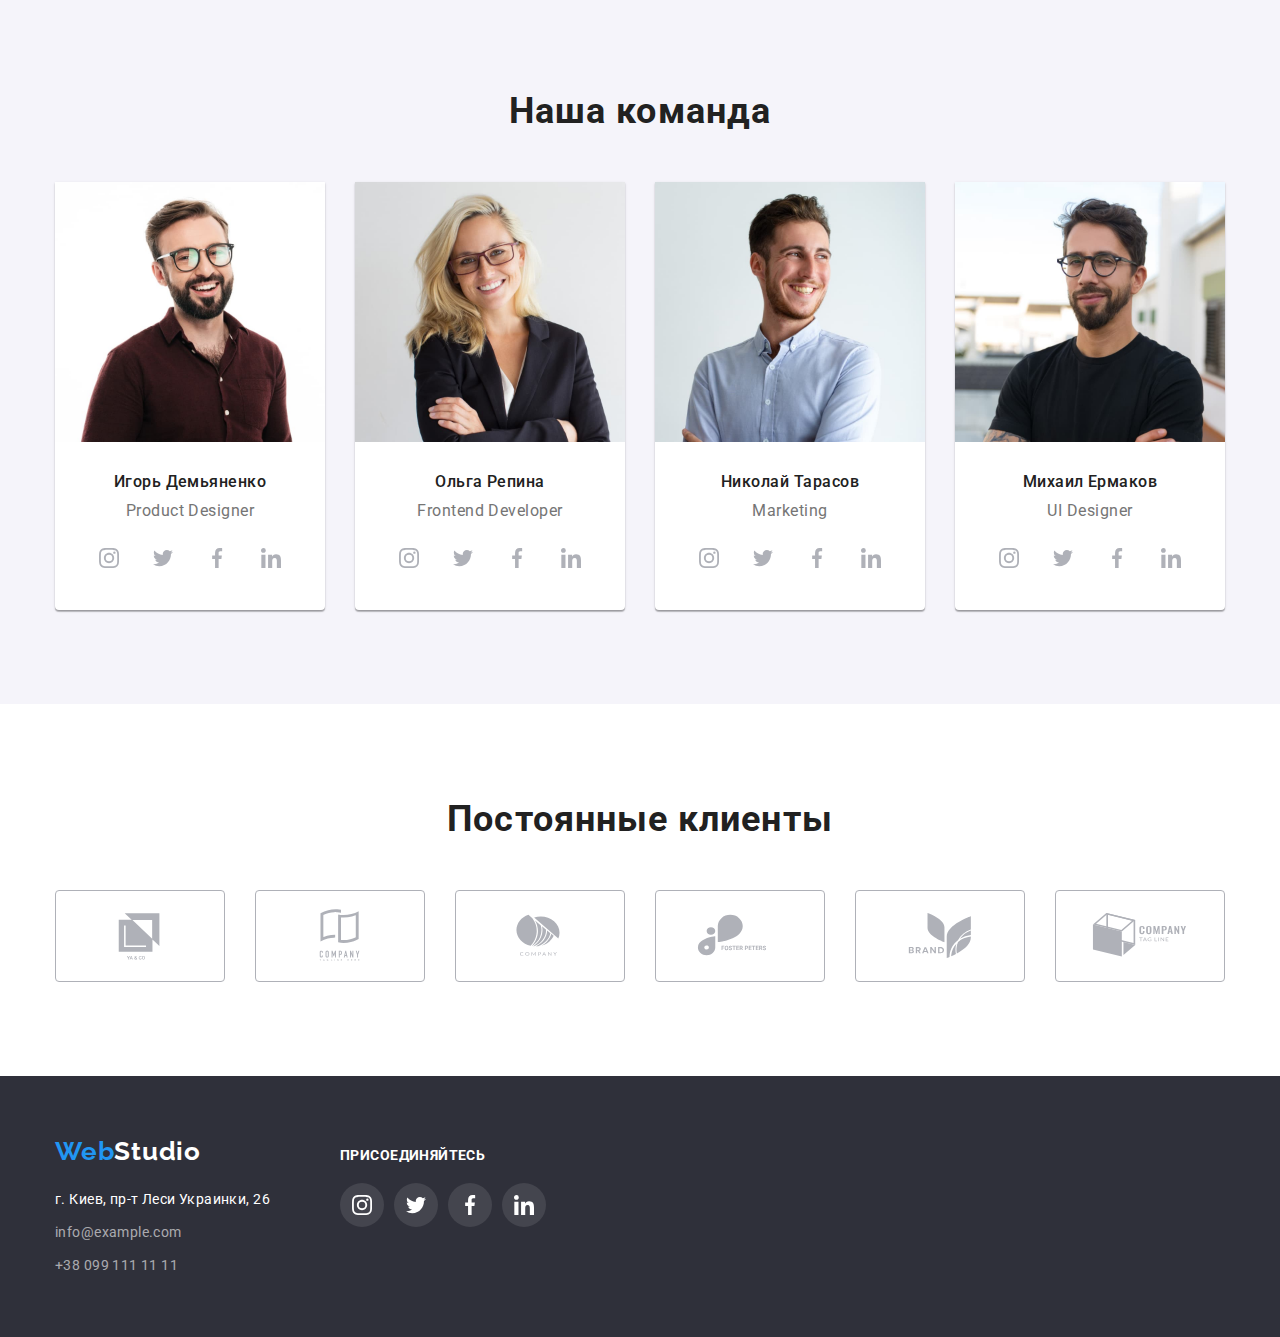
==== commit 3826b861: "bugs fixed" ====
--- a/index.html
+++ b/index.html
@@ -24,8 +24,8 @@
                 </ul>
             </nav>
             <ul class="contacts list">
-                <li class="contact"> <a href="mailto:info@devstudio.com" class="contact-link mail link"><svg class="icon" width="16px" hidth="12px"><use href="./images/icons.svg#icon-envelope"></use></svg> info@devstudio.com</a></li>
-                <li class="contact"> <a href="tel:+380961111111" class="contact-link tel link"><svg class="icon" width="10px" hidth="16px"><use href="./images/icons.svg#icon-smartphone"></use></svg>+38 096 111 11 11</a> </li>
+                <li class="contact"> <a href="mailto:info@devstudio.com" class="contact-link mail link"><svg class="icon" width="16px" height="12px"><use href="./images/icons.svg#icon-envelope"></use></svg> info@devstudio.com</a></li>
+                <li class="contact"> <a href="tel:+380961111111" class="contact-link tel link"><svg class="icon" width="10px" height="16px"><use href="./images/icons.svg#icon-smartphone"></use></svg>+38 096 111 11 11</a> </li>
             </ul>
         </div>        
     </header>
--- a/css/styles.css
+++ b/css/styles.css
@@ -56,7 +56,7 @@
     clip-path: inset(100%);
     clip: rect(0 0 0 0);
     overflow: hidden;
-  }
+}
 /* components */
 .logo {
     font-family: var(--secondary-font);
@@ -174,7 +174,10 @@
     background-repeat: no-repeat;
     background-size: 1600px;
     background-position: center;
-    ;
+    width: 1600px;
+    margin-left: auto;
+    margin-right: auto;
+    justify-content: center;
 }
 .hero-header {
     font-weight: 900;
@@ -211,6 +214,7 @@
 .hero-btn:hover,
 .hero-btn:focus {
     background: #188CE8;
+    box-shadow: 0px 4px 4px rgba(0, 0, 0, 0.15);
 }
 /* /hero */
 /* advantages */
@@ -234,8 +238,8 @@
     line-height: 1.71;
 }
 .advantage-icons {
-    padding-top: 25px;
-    padding-bottom: 25px;
+    height: 120px;
+    align-items: center;
     background: #F5F4FA;
     border-radius: 4px;
     display: flex;
@@ -316,9 +320,6 @@
 }
 /* /our team */
 /* clients */
-.clients {
-    padding-top: 58px;
-}
 .clients-units {
     margin-top: 50px;
     display: flex;
@@ -375,6 +376,7 @@
     border-radius: 4px;
     cursor: pointer;
     padding: 6px 22px;
+    border-width: 0px;
 }
 .filter-btn:hover,
 .filter-btn:focus {
@@ -408,12 +410,15 @@
     padding: 20px 24px;
     border: #EEEEEE solid 1px;
     border-top: none;
-}
+}   
 .portfolio-example:nth-child(-n+6) {
     margin-bottom: 30px;
 }
-.portfolio-example:hover,
-.portfolio-example:focus  {
+.portfolio-link {
+    display: block;
+}
+.portfolio-link:hover,
+.portfolio-link:focus {
     box-shadow: 0px 1px 1px rgba(0, 0, 0, 0.12), 0px 4px 4px rgba(0, 0, 0, 0.06), 1px 4px 6px rgba(0, 0, 0, 0.16);
 }
 /* /filter */
@@ -427,16 +432,14 @@
 }
 .footer-container {
     display: flex;
+    align-items: baseline;
 }
 .contacts-container {
-    width: 251px;
-    display: flex;
-    flex-direction: column;
     margin-right: 70px;
-    margin-top: 60px;
 }
 
 .logo-bot {
+    display: block;
     margin-bottom: 20px;
 }
 .logo-half-dark {
@@ -472,15 +475,12 @@
     color: var(--main-color);
 }
 .socials-header {
-    font-family: 'Roboto';
-    font-style: normal;
     font-weight: 700;
     font-size: 14px;
     line-height: 16px;
     letter-spacing: 0.03em;
     text-transform: uppercase;
     color: #FFFFFF;
-    margin-top: 72px;
     margin-bottom: 20px;
 }
 .footer-socials {
